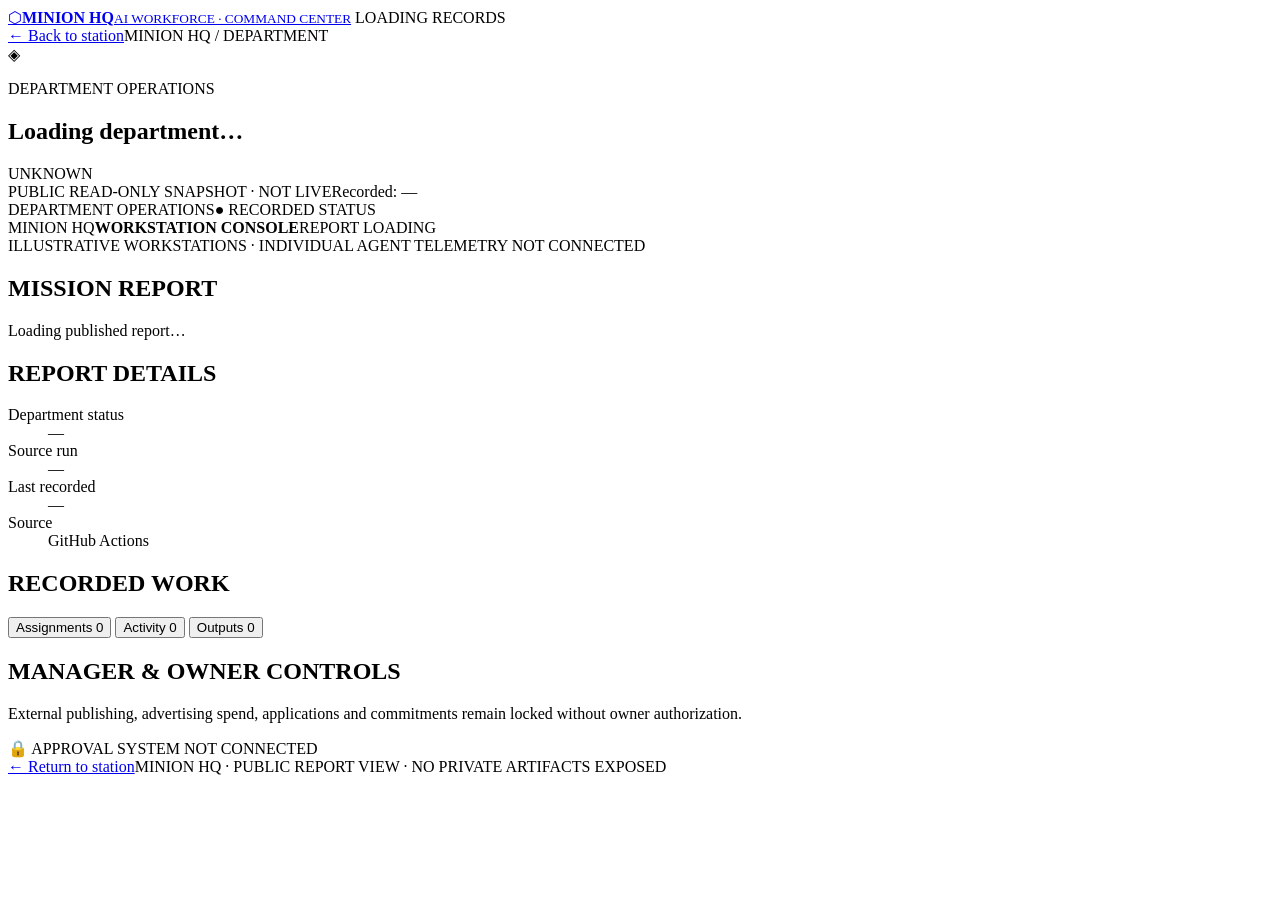
==== department.html @ 0f9732b7 "Create dedicated immersive department workspace with real tasks, activity and output tabs" ====
<!doctype html>
<html lang="en">
<head>
<meta charset="utf-8"><meta name="viewport" content="width=device-width, initial-scale=1">
<meta name="theme-color" content="#06121f">
<title>MINION HQ — Department</title>
<link rel="stylesheet" href="./department.css?v=20261022a">
<script src="./department.js?v=20261022a" defer></script>
</head>
<body>
<header class="topbar">
 <a class="brand" href="./index.html#station" aria-label="Back to MINION HQ"><span class="brand-symbol">⬡</span><span><strong>MINION HQ</strong><small>AI WORKFORCE · COMMAND CENTER</small></span></a>
 <span id="data-indicator" class="sync-indicator">LOADING RECORDS</span>
</header>
<main id="app">
 <nav class="breadcrumb" aria-label="Breadcrumb"><a href="./index.html#station">← Back to station</a><span>MINION HQ / <span id="crumb">DEPARTMENT</span></span></nav>
 <section class="intro" aria-labelledby="dept-name">
  <div class="intro-title"><span id="dept-icon" class="dept-icon" aria-hidden="true">◈</span><div><p id="dept-subtitle" class="kicker">DEPARTMENT OPERATIONS</p><h1 id="dept-name">Loading department…</h1><p id="dept-mission" class="mission"></p></div></div>
  <div id="status-badge" class="status" role="status">UNKNOWN</div>
 </section>
 <div class="stamp"><span>PUBLIC READ-ONLY SNAPSHOT · NOT LIVE</span><span>Recorded: <time id="updated-at">—</time></span></div>
 <section class="office-view" aria-label="Department workstation interior">
  <div class="office-heading"><span id="scene-title">DEPARTMENT OPERATIONS</span><span class="signal">● RECORDED STATUS</span></div>
  <div class="interior" id="interior">
   <div class="rear-wall"><div class="wall-pipe"></div><div class="wall-lights"></div><div class="main-monitor"><span id="main-monitor-label">MINION HQ</span><b>WORKSTATION CONSOLE</b><span id="main-monitor-status">REPORT LOADING</span></div><div class="wall-pipe lower"></div></div>
   <div class="desks">
    <div class="desk-unit"><div class="desk-monitor"><i></i><i></i><i></i></div><div class="desk-top"></div><div class="bot bot-one"><div class="bot-head"><span class="bot-eyes"></span></div><div class="bot-body"></div><div class="bot-feet"></div></div></div>
    <div class="desk-unit"><div class="desk-monitor"><i></i><i></i><i></i></div><div class="desk-top"></div><div class="bot bot-two"><div class="bot-head"><span class="bot-eyes"></span></div><div class="bot-body"></div><div class="bot-feet"></div></div></div>
    <div class="desk-unit"><div class="desk-monitor"><i></i><i></i><i></i></div><div class="desk-top"></div><div class="bot bot-three"><div class="bot-head"><span class="bot-eyes"></span></div><div class="bot-body"></div><div class="bot-feet"></div></div></div>
   </div>
   <div class="floor-grid"></div>
   <div class="scene-foot">ILLUSTRATIVE WORKSTATIONS · INDIVIDUAL AGENT TELEMETRY NOT CONNECTED</div>
  </div>
 </section>
 <section class="overview-grid" aria-label="Department summary">
  <div class="module"><h2>MISSION REPORT</h2><p id="summary">Loading published report…</p><p class="micro" id="report-caution"></p></div>
  <div class="module"><h2>REPORT DETAILS</h2><dl><dt>Department status</dt><dd id="status-detail">—</dd><dt>Source run</dt><dd id="run-id">—</dd><dt>Last recorded</dt><dd id="run-time">—</dd><dt>Source</dt><dd>GitHub Actions</dd></dl><a id="run-link" class="source-link" hidden target="_blank" rel="noopener noreferrer">Inspect source workflow ↗</a></div>
 </section>
 <section class="tabs-module" aria-labelledby="records-heading">
  <div class="records-top"><h2 id="records-heading">RECORDED WORK</h2><span id="records-count" class="micro"></span></div>
  <div class="tabs" role="tablist" aria-label="Department information">
   <button role="tab" aria-selected="true" aria-controls="tasks-panel" id="tasks-tab" data-tab="tasks">Assignments <span id="tasks-count">0</span></button>
   <button role="tab" aria-selected="false" aria-controls="activity-panel" id="activity-tab" data-tab="activity">Activity <span id="activity-count">0</span></button>
   <button role="tab" aria-selected="false" aria-controls="files-panel" id="files-tab" data-tab="files">Outputs <span id="files-count">0</span></button>
  </div>
  <div id="tasks-panel" class="tab-panel" role="tabpanel" aria-labelledby="tasks-tab"><ol id="tasks" class="records"></ol></div>
  <div id="activity-panel" class="tab-panel" role="tabpanel" aria-labelledby="activity-tab" hidden><ol id="activity" class="records timeline"></ol></div>
  <div id="files-panel" class="tab-panel" role="tabpanel" aria-labelledby="files-tab" hidden><div id="files" class="records"></div></div>
 </section>
 <section class="control-module"><div><h2>MANAGER & OWNER CONTROLS</h2><p id="safety-note">External publishing, advertising spend, applications and commitments remain locked without owner authorization.</p></div><div class="lock-icon">🔒 <span>APPROVAL SYSTEM NOT CONNECTED</span></div></section>
 <footer><a href="./index.html#station">← Return to station</a><span>MINION HQ · PUBLIC REPORT VIEW · NO PRIVATE ARTIFACTS EXPOSED</span></footer>
</main>
</body>
</html>
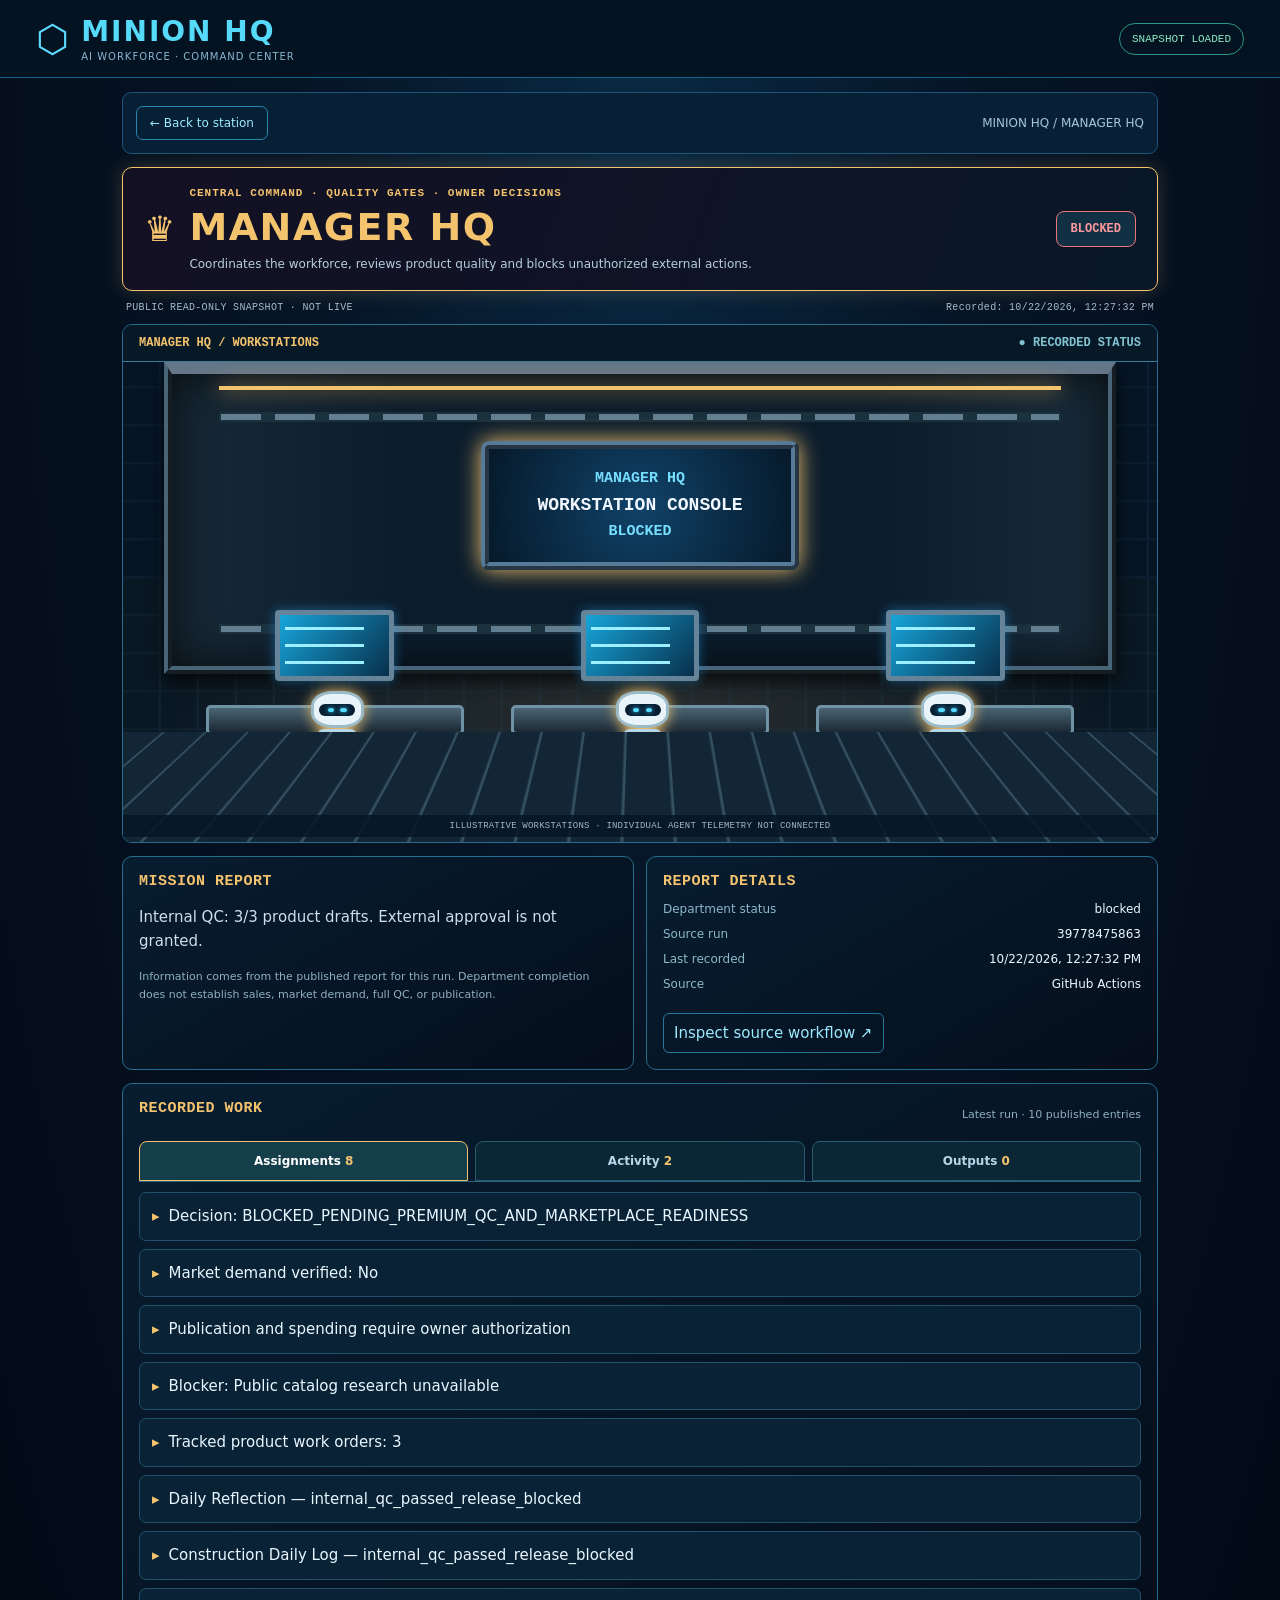
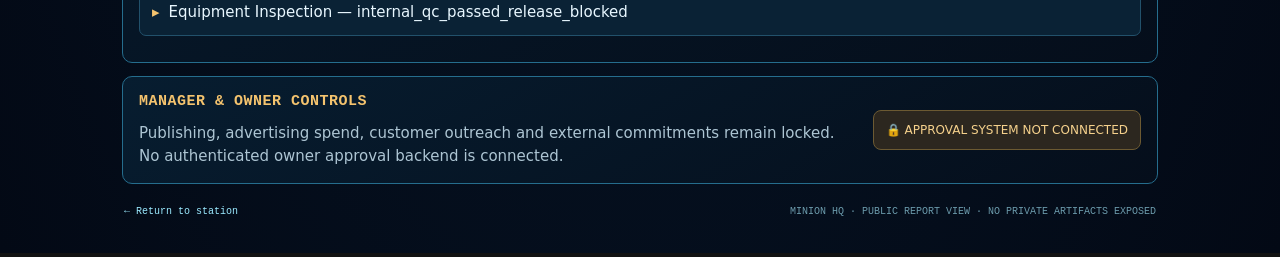
==== commit 07a1bbfb: "Provide safe authenticated GitHub workflow link in Manager workspace" ====
--- a/department.html
+++ b/department.html
@@ -47,7 +47,7 @@
   <div id="activity-panel" class="tab-panel" role="tabpanel" aria-labelledby="activity-tab" hidden><ol id="activity" class="records timeline"></ol></div>
   <div id="files-panel" class="tab-panel" role="tabpanel" aria-labelledby="files-tab" hidden><div id="files" class="records"></div></div>
  </section>
- <section class="control-module"><div><h2>MANAGER & OWNER CONTROLS</h2><p id="safety-note">External publishing, advertising spend, applications and commitments remain locked without owner authorization.</p></div><div class="lock-icon">🔒 <span>APPROVAL SYSTEM NOT CONNECTED</span></div></section>
+ <section class="control-module"><div><h2>MANAGER & OWNER CONTROLS</h2><p id="safety-note">External publishing, advertising spend, applications and commitments remain locked without owner authorization.</p></div><div class="control-actions"><a id="workflow-control" class="workflow-link" href="https://github.com/espinoza956ee-bot/My-jobs-/actions/workflows/agents.yml" target="_blank" rel="noopener noreferrer" hidden>Open AI workforce workflow ↗</a><div class="lock-icon">🔒 <span>APPROVAL SYSTEM NOT CONNECTED</span></div></div></section>
  <footer><a href="./index.html#station">← Return to station</a><span>MINION HQ · PUBLIC REPORT VIEW · NO PRIVATE ARTIFACTS EXPOSED</span></footer>
 </main>
 </body>
--- a/department.css
+++ b/department.css
@@ -0,0 +1 @@
+:root{color-scheme:dark;--bg:#050b17;--panel:#071b2b;--line:#176b8b;--accent:#ff65ce;--subtle:#91b7cc;--white:#e8f7ff}*{box-sizing:border-box}body{margin:0;background:radial-gradient(ellipse at top,#092a45 0,#061425 38%,#030915 100%);color:var(--white);font:15px system-ui,Segoe UI,sans-serif}a{color:#9beaff;text-decoration:none}button{font:inherit;cursor:pointer}.topbar{padding:15px clamp(14px,4vw,36px);display:flex;align-items:center;justify-content:space-between;gap:12px;background:#041321;border-bottom:1px solid #17648b}.brand{display:flex;gap:12px;align-items:center}.brand-symbol{font-size:38px;color:#5cdaff}.brand strong{display:block;color:#56dafa;font-size:clamp(18px,4vw,28px);letter-spacing:2px}.brand small{display:block;font-size:10px;letter-spacing:1px;color:#89b6ce;margin-top:3px}.sync-indicator{color:#8cebc3;border:1px solid #2b947f;border-radius:20px;font:11px monospace;padding:9px 12px;white-space:nowrap}main{max-width:1100px;margin:auto;padding:14px clamp(12px,3vw,32px)}.breadcrumb{display:flex;justify-content:space-between;gap:10px;align-items:center;border:1px solid #1a5478;background:#082036;border-radius:9px;padding:13px;margin-bottom:13px;font-size:12px;color:#a3c6d8}.breadcrumb a{border:1px solid #2787ae;border-radius:7px;padding:9px 13px;white-space:nowrap}.intro{display:flex;gap:16px;justify-content:space-between;align-items:center;padding:19px 21px;background:linear-gradient(110deg,#141024,#091726);border:1px solid var(--accent);box-shadow:0 0 20px color-mix(in srgb,var(--accent) 20%,transparent);border-radius:10px}.intro-title{display:flex;gap:14px;align-items:center}.dept-icon{font-size:35px;color:var(--accent)}.kicker{font:700 11px monospace;letter-spacing:1px;color:var(--accent);margin:0 0 6px}.intro h1{font-size:clamp(22px,4.5vw,38px);margin:0;color:var(--accent);letter-spacing:1.5px}.mission{color:#b8cfdb;font-size:12px;margin:8px 0 0;max-width:660px}.status{border:1px solid #6e91a9;color:#d9e9f5;background:#123043;padding:10px 14px;font:700 12px monospace;border-radius:8px;white-space:nowrap}.status[data-state=completed]{border-color:#40c8a3;color:#7cf8ce}.status[data-state=blocked],.status[data-state=failed]{border-color:#ee737e;color:#ff999e}.status[data-state=pending_review]{border-color:#e8b956;color:#ffe093}.status[data-state=working]{border-color:#58dcba;color:#60ffd0}.stamp{display:flex;justify-content:space-between;gap:10px;padding:11px 4px;color:#a8bbca;font:10px monospace;letter-spacing:.3px}.office-view,.module,.tabs-module,.control-module{border:1px solid #256d8d;background:linear-gradient(150deg,#071d30,#050e1b);border-radius:10px;overflow:hidden}.office-heading{background:#071827;padding:11px 16px;border-bottom:1px solid #327b9b;display:flex;justify-content:space-between;gap:8px;font:700 12px monospace;color:var(--accent)}.signal{color:#83c3d1}.interior{height:clamp(245px,48vw,480px);position:relative;overflow:hidden;background:radial-gradient(ellipse at 50% 75%,color-mix(in srgb,var(--accent) 13%,transparent),transparent 65%),linear-gradient(#061526 0 45%,#0a1824 45%);isolation:isolate}.interior:before{content:'';position:absolute;inset:0;background:repeating-linear-gradient(90deg,transparent 0 35px,#27435a 36px 38px),repeating-linear-gradient(0deg,transparent 0 35px,#20394c 36px 38px);opacity:.22}.rear-wall{position:absolute;inset:0 4% 35%;border:8px ridge #486477;border-top:12px solid #647687;box-shadow:inset 0 0 45px #000b,0 8px 18px #000b;background:linear-gradient(90deg,#182937,#0b1c2b 25% 75%,#192b3a)}.wall-pipe{position:absolute;left:5%;right:5%;height:10px;top:13%;background:repeating-linear-gradient(90deg,#617f91 0 40px,#1a313e 40px 54px);border:2px solid #1c303c}.wall-pipe.lower{top:auto;bottom:11%}.wall-lights{position:absolute;top:4%;left:5%;right:5%;height:4px;background:var(--accent);box-shadow:0 0 20px var(--accent)}.main-monitor{position:absolute;top:23%;left:33%;width:34%;height:44%;border:8px ridge #577a98;border-radius:8px;background:radial-gradient(circle,#104268,#061a2b);box-shadow:0 0 22px var(--accent);display:flex;flex-direction:column;align-items:center;justify-content:center;gap:8px;text-align:center;padding:5px}.main-monitor span{font:700 clamp(9px,1.5vw,15px) monospace;color:#76dfff}.main-monitor b{font:700 clamp(10px,2vw,18px) monospace;color:#f1f7ff}.desks{position:absolute;left:7%;right:7%;bottom:13%;display:flex;justify-content:space-around;gap:3%;align-items:end}.desk-unit{position:relative;width:29%;height:clamp(92px,16vw,170px)}.desk-top{height:18%;position:absolute;bottom:26%;width:100%;background:linear-gradient(#4a6473,#1b2934);border:3px solid #6f92a4;border-radius:5px;box-shadow:0 9px 1px #121923}.desk-monitor{position:absolute;top:0;left:27%;width:46%;height:42%;border:5px solid #658399;border-radius:4px;background:linear-gradient(130deg,#17a5da,#08304c);box-shadow:0 0 12px #27a6f870;display:flex;flex-direction:column;justify-content:space-around;padding:5px}.desk-monitor i{width:80%;height:3px;background:#9cefff}.bot{position:absolute;bottom:0;left:40%;width:22%;height:52%;filter:drop-shadow(0 0 7px var(--accent))}.bot-head{position:absolute;top:0;left:3%;width:94%;height:42%;border-radius:40%;border:3px solid #9bbbc6;background:#e9f3fa}.bot-eyes{display:block;background:#061d31;border-radius:6px;position:absolute;top:31%;left:12%;width:76%;height:38%}.bot-eyes:before,.bot-eyes:after{content:'';position:absolute;top:33%;width:17%;height:36%;background:#54d9ff;border-radius:50%;box-shadow:0 0 5px #4bcfff}.bot-eyes:before{left:24%}.bot-eyes:after{right:24%}.bot-body{position:absolute;top:43%;left:15%;width:70%;height:40%;border-radius:7px;background:linear-gradient(#b2d7ea,var(--accent))}.bot-feet{position:absolute;bottom:0;left:18%;width:64%;height:16%;border-bottom:8px solid #b8dce9}.floor-grid{position:absolute;inset:77% 0 0;background:repeating-linear-gradient(90deg,#122636 0 39px,#355061 40px 42px),repeating-linear-gradient(#192737 0 35px,#446075 36px 38px);transform:perspective(180px) rotateX(24deg);transform-origin:top}.scene-foot{position:absolute;bottom:5px;left:0;right:0;text-align:center;background:#071726d9;color:#a0b8c7;padding:6px 4px;font:9px monospace;letter-spacing:.2px}.overview-grid{display:grid;grid-template-columns:1fr 1fr;gap:12px;margin-top:13px}.module,.tabs-module,.control-module{padding:16px}.module h2,.tabs-module h2,.control-module h2{margin:0 0 12px;color:var(--accent);font:700 15px monospace;letter-spacing:.5px}.module p{color:#cddfeb;line-height:1.6}.micro{color:#90afc3!important;font-size:11px}.module dl{display:grid;grid-template-columns:auto 1fr;gap:11px;font-size:12px}.module dt{color:#8eb7ca}.module dd{margin:0;text-align:right;overflow-wrap:anywhere}.source-link{display:inline-block;margin-top:10px;border:1px solid #23789c;padding:10px;border-radius:6px}.tabs-module{margin-top:13px}.records-top{display:flex;justify-content:space-between;align-items:center}.tabs{display:flex;gap:7px;border-bottom:1px solid #2b657d;margin:12px 0 0}.tabs button{flex:1;border:1px solid #285b70;background:#0b2635;color:#b6d7e9;padding:12px 5px;border-radius:8px 8px 0 0;font-weight:600;font-size:12px}.tabs button[aria-selected=true]{border-color:var(--accent);color:#fff;background:#153e4b}.tabs button span{color:var(--accent)}.tab-panel[hidden]{display:none}.records{padding:10px 0;margin:0;list-style:none;display:grid;gap:8px}.records li,.record-file{background:#0a2235;border:1px solid #22516b;padding:12px;border-radius:7px;line-height:1.5;overflow-wrap:anywhere}.records li:before{content:'▸';color:var(--accent);margin-right:9px}.record-file{margin:8px 0}.records .empty{color:#a2bdca}.records .empty:before{content:'—'}.control-module{margin-top:13px;display:flex;justify-content:space-between;align-items:center;gap:20px}.control-module p{color:#adc5d3;line-height:1.5;margin:0}.lock-icon{padding:12px;border:1px solid #6c5a32;color:#f5d18c;background:#2c271f;border-radius:8px;font-size:12px;white-space:nowrap}footer{display:flex;justify-content:space-between;gap:12px;flex-wrap:wrap;color:#6c9bac;padding:22px 2px;font:10px monospace}button:focus-visible,a:focus-visible{outline:3px solid white;outline-offset:2px}@media(max-width:680px){.brand-symbol{font-size:30px}.brand small{font-size:8px;letter-spacing:0}.sync-indicator{font-size:9px;padding:7px}.breadcrumb{font-size:10px}.breadcrumb span{display:none}.intro{padding:13px;align-items:flex-start}.intro h1{font-size:23px}.dept-icon{font-size:25px}.status{font-size:10px;padding:9px}.stamp{font-size:9px}.overview-grid{grid-template-columns:1fr}.module,.tabs-module,.control-module{padding:13px}.office-heading{font-size:10px}.desk-monitor{border-width:3px}.control-module{flex-direction:column;align-items:stretch}.lock-icon{text-align:center}.scene-foot{font-size:8px}}@media(prefers-reduced-motion:reduce){*{scroll-behavior:auto!important}}
